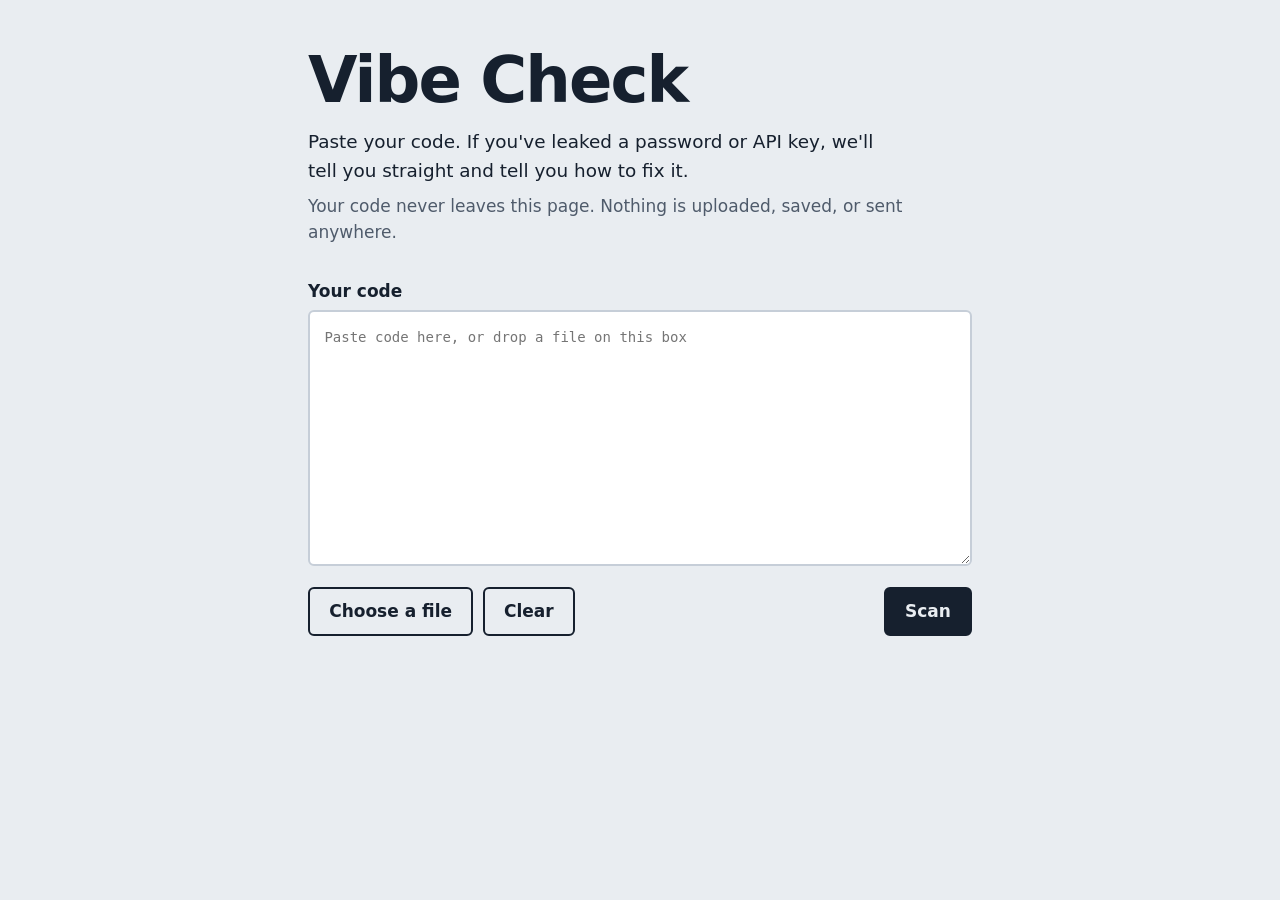
==== index.html @ 8fbd44bc "Add files via upload" ====
<!DOCTYPE html>
<html lang="en">
<head>
  <meta charset="utf-8">
  <meta name="viewport" content="width=device-width, initial-scale=1">
  <meta http-equiv="Content-Security-Policy" content="default-src 'none'; script-src 'self'; style-src 'self'; img-src 'self'; connect-src 'none'; form-action 'none'; base-uri 'none'">
  <title>Vibe Check: Secret Scanner</title>
  <link rel="stylesheet" href="style.css">
</head>
<body>
  <main>
    <header>
      <h1>Vibe Check</h1>
      <p class="lede">Paste your code. If you've leaked a password or API key, we'll tell you straight and tell you how to fix it.</p>
      <p class="promise">Your code never leaves this page. Nothing is uploaded, saved, or sent anywhere.</p>
    </header>

    <section class="scanner" aria-label="Scanner">
      <label for="code">Your code</label>
      <textarea id="code" spellcheck="false" autocomplete="off" placeholder="Paste code here, or drop a file on this box"></textarea>

      <div class="controls">
        <label class="file-btn">
          Choose a file
          <input type="file" id="file">
        </label>
        <button type="button" id="clear" class="secondary">Clear</button>
        <button type="button" id="scan" class="primary">Scan</button>
      </div>
      <p id="notice" class="notice" role="status" hidden></p>
    </section>

    <section id="results" aria-live="polite"></section>
  </main>
  <script src="script.js"></script>
</body>
</html>
---- style.css ----
:root {
  --bg: #e9edf1;
  --surface: #ffffff;
  --ink: #16202e;
  --muted: #4f5b6b;
  --line: #c6ced8;
  --danger: #b3261e;
  --safe: #226b43;
  --mark: #ffe45c;
  --focus: #1f5fd1;
}
@media (prefers-color-scheme: dark) {
  :root {
    --bg: #12171f;
    --surface: #1b222d;
    --ink: #e8edf3;
    --muted: #a3afbe;
    --line: #313b49;
    --danger: #ff6b5f;
    --safe: #5fcf8f;
    --mark: #6b5a00;
    --focus: #7aa7ff;
  }
}

* { box-sizing: border-box; }

body {
  margin: 0;
  background: var(--bg);
  color: var(--ink);
  font: 17px/1.55 system-ui, -apple-system, "Segoe UI", Roboto, sans-serif;
}

main {
  max-width: 44rem;
  margin: 0 auto;
  padding: 3rem 1.25rem 4rem;
}

h1 {
  font-size: clamp(2.6rem, 8vw, 4rem);
  line-height: 1;
  font-weight: 900;
  letter-spacing: -0.03em;
  margin: 0 0 1rem;
}

.lede { font-size: 1.15rem; margin: 0 0 0.5rem; max-width: 36rem; }
.promise { color: var(--muted); margin: 0 0 2rem; }

label[for="code"] { display: block; font-weight: 700; margin-bottom: 0.4rem; }

textarea {
  width: 100%;
  min-height: 16rem;
  padding: 0.9rem;
  border: 2px solid var(--line);
  border-radius: 6px;
  background: var(--surface);
  color: var(--ink);
  font: 14px/1.5 ui-monospace, SFMono-Regular, Menlo, Consolas, monospace;
  resize: vertical;
}
textarea.dragging { border-color: var(--focus); border-style: dashed; }

.controls {
  display: flex;
  flex-wrap: wrap;
  gap: 0.6rem;
  margin-top: 0.8rem;
}

button, .file-btn {
  font: inherit;
  font-weight: 700;
  padding: 0.6rem 1.2rem;
  border-radius: 6px;
  border: 2px solid var(--ink);
  cursor: pointer;
}
.primary { background: var(--ink); color: var(--bg); margin-left: auto; }
.secondary, .file-btn { background: transparent; color: var(--ink); }
.file-btn input { position: absolute; width: 1px; height: 1px; opacity: 0; }
.file-btn:focus-within, button:focus-visible, textarea:focus-visible, .verdict:focus-visible {
  outline: 3px solid var(--focus);
  outline-offset: 2px;
}

.notice { margin: 0.8rem 0 0; color: var(--muted); }

#results { margin-top: 2.5rem; }

.verdict {
  font-size: clamp(1.6rem, 5vw, 2.2rem);
  line-height: 1.15;
  font-weight: 900;
  letter-spacing: -0.02em;
  margin: 0 0 0.8rem;
}
.verdict.bad { color: var(--danger); }
.verdict.good { color: var(--safe); }

.limits {
  color: var(--muted);
  border-left: 3px solid var(--line);
  padding-left: 0.9rem;
  margin: 0 0 2rem;
}

.findings { list-style: none; padding: 0; margin: 0; display: grid; gap: 1rem; }

.finding {
  background: var(--surface);
  border-left: 6px solid var(--danger);
  border-radius: 0 6px 6px 0;
  padding: 1rem 1.2rem;
}
.finding-head {
  display: flex;
  justify-content: space-between;
  gap: 1rem;
  font-weight: 800;
}
.finding-line { color: var(--muted); white-space: nowrap; }
.finding-value {
  display: inline-block;
  margin: 0.5rem 0;
  padding: 0.1rem 0.4rem;
  background: var(--mark);
  color: var(--ink);
  font: 14px ui-monospace, SFMono-Regular, Menlo, Consolas, monospace;
  overflow-wrap: anywhere;
}
.finding-msg { margin: 0; }

.history {
  margin-top: 1.5rem;
  font-weight: 700;
}

@media (max-width: 480px) {
  .primary { margin-left: 0; flex-basis: 100%; order: -1; }
}
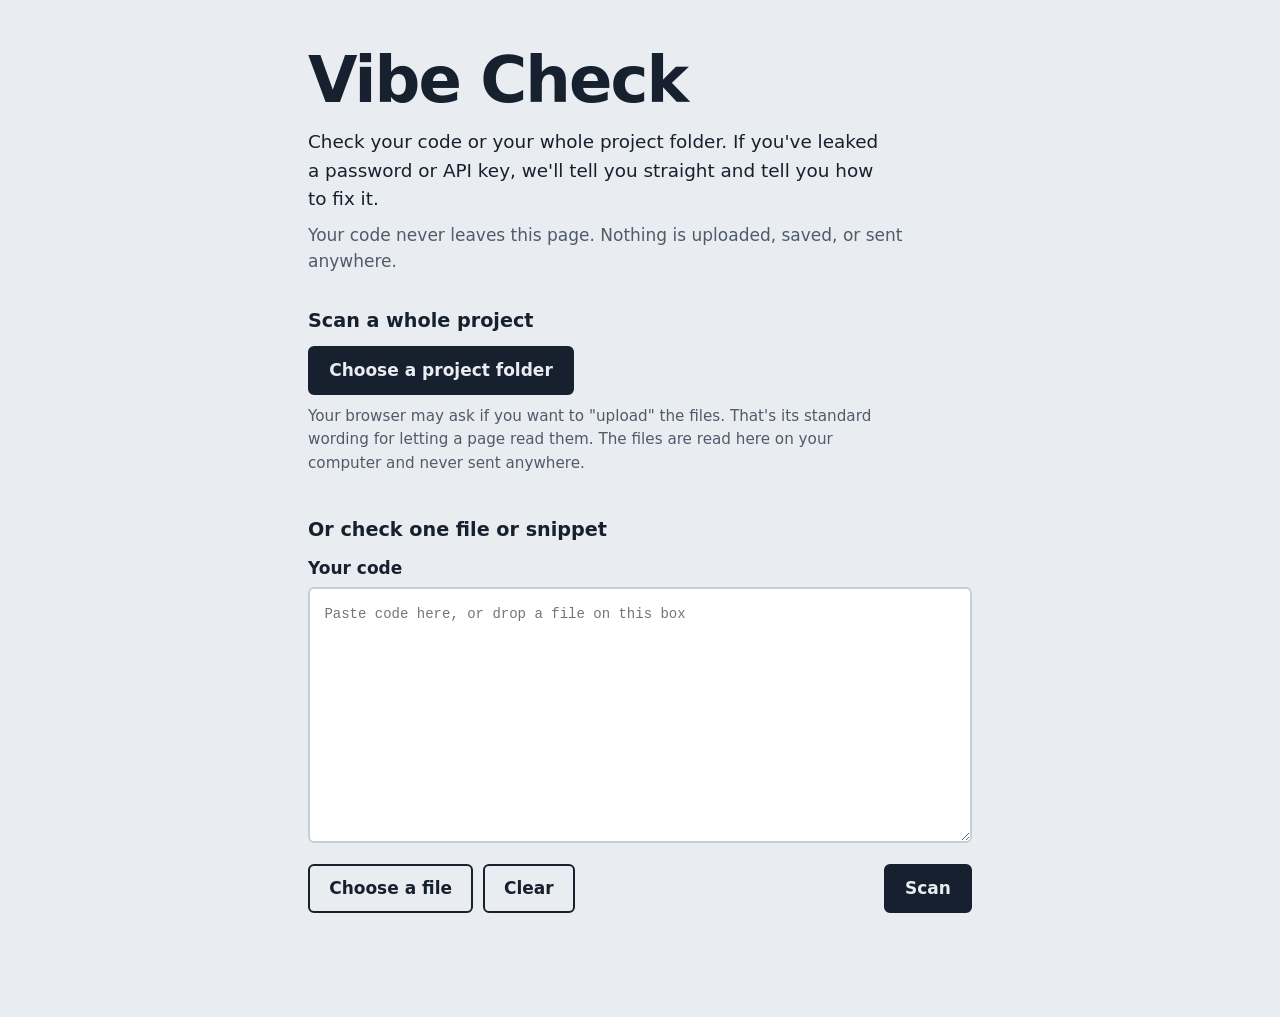
==== commit 471596ab: "Add files via upload" ====
--- a/index.html
+++ b/index.html
@@ -11,11 +11,21 @@
   <main>
     <header>
       <h1>Vibe Check</h1>
-      <p class="lede">Paste your code. If you've leaked a password or API key, we'll tell you straight and tell you how to fix it.</p>
+      <p class="lede">Check your code or your whole project folder. If you've leaked a password or API key, we'll tell you straight and tell you how to fix it.</p>
       <p class="promise">Your code never leaves this page. Nothing is uploaded, saved, or sent anywhere.</p>
     </header>
 
-    <section class="scanner" aria-label="Scanner">
+    <section class="project" aria-label="Scan a project folder">
+      <h2 class="section-title">Scan a whole project</h2>
+      <label class="file-btn big">
+        Choose a project folder
+        <input type="file" id="folder" webkitdirectory multiple>
+      </label>
+      <p class="hint">Your browser may ask if you want to "upload" the files. That's its standard wording for letting a page read them. The files are read here on your computer and never sent anywhere.</p>
+    </section>
+
+    <section class="scanner" aria-label="Scan pasted code">
+      <h2 class="section-title">Or check one file or snippet</h2>
       <label for="code">Your code</label>
       <textarea id="code" spellcheck="false" autocomplete="off" placeholder="Paste code here, or drop a file on this box"></textarea>
 
--- a/style.css
+++ b/style.css
@@ -142,3 +142,24 @@
 @media (max-width: 480px) {
   .primary { margin-left: 0; flex-basis: 100%; order: -1; }
 }
+
+/* ---------- Piece 2: project folder scanning ---------- */
+:root { --warn: #9a5b00; }
+@media (prefers-color-scheme: dark) { :root { --warn: #f0b44c; } }
+
+.section-title { font-size: 1.2rem; font-weight: 800; margin: 0 0 0.6rem; }
+.project { margin-bottom: 2.5rem; }
+.file-btn.big { display: inline-block; background: var(--ink); color: var(--bg); }
+.hint { color: var(--muted); font-size: 0.95rem; margin: 0.6rem 0 0; max-width: 36rem; }
+
+.coverage { font-weight: 700; margin: 0 0 0.5rem; }
+.skipped { margin: 0 0 2rem; color: var(--muted); }
+.skipped summary { cursor: pointer; }
+.skipped ul { margin: 0.5rem 0 0; padding-left: 1.2rem; }
+
+.file-name {
+  font: 700 1rem ui-monospace, SFMono-Regular, Menlo, Consolas, monospace;
+  margin: 2rem 0 0.6rem;
+  overflow-wrap: anywhere;
+}
+.finding.env { border-left-color: var(--warn); }
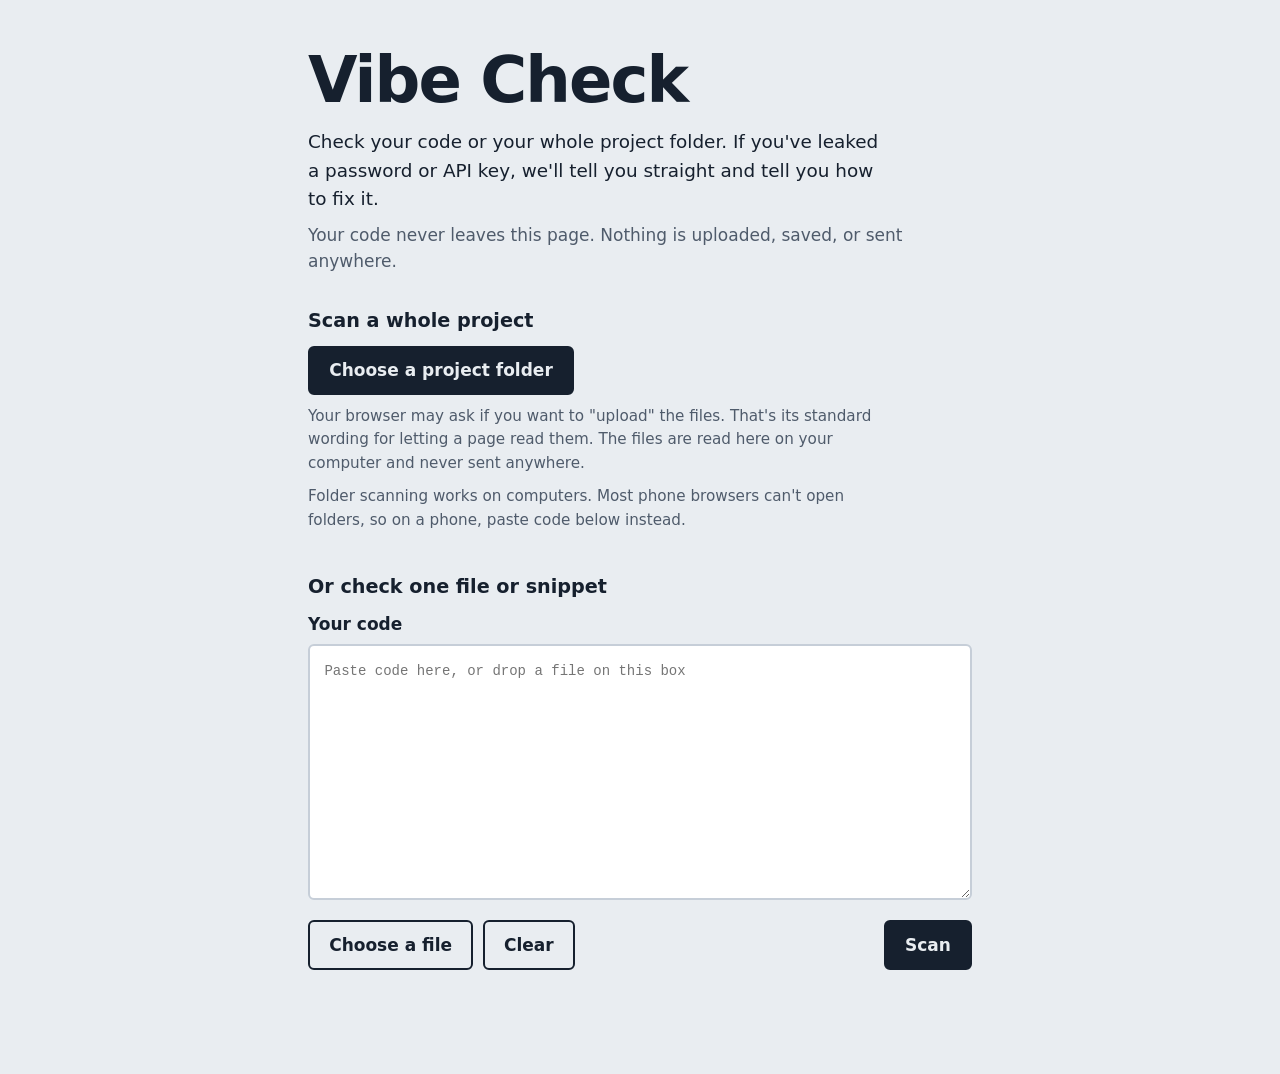
==== commit 223642b5: "Add files via upload" ====
--- a/index.html
+++ b/index.html
@@ -22,6 +22,7 @@
         <input type="file" id="folder" webkitdirectory multiple>
       </label>
       <p class="hint">Your browser may ask if you want to "upload" the files. That's its standard wording for letting a page read them. The files are read here on your computer and never sent anywhere.</p>
+      <p class="hint">Folder scanning works on computers. Most phone browsers can't open folders, so on a phone, paste code below instead.</p>
     </section>
 
     <section class="scanner" aria-label="Scan pasted code">
